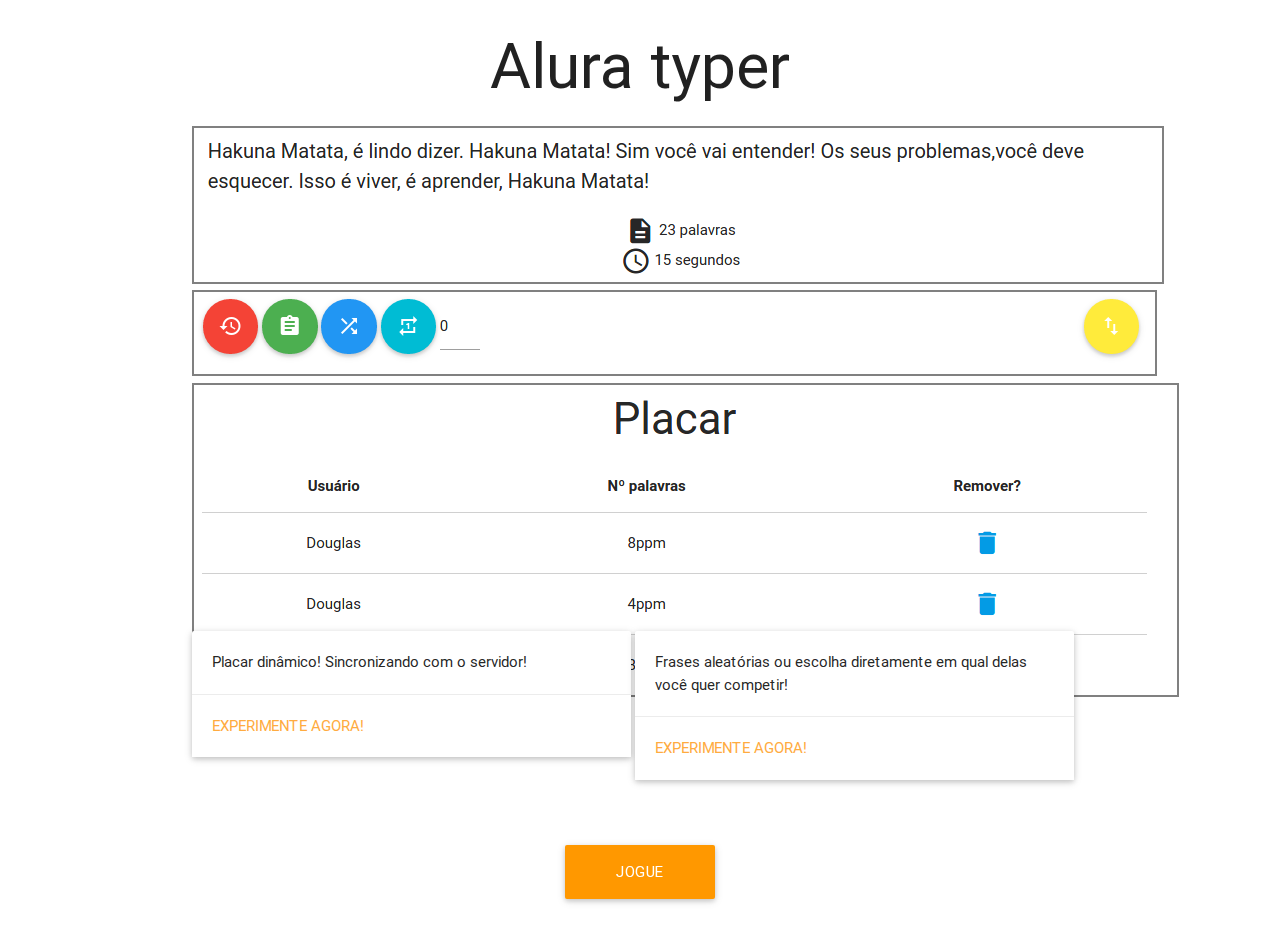
==== public/index.html @ eb120414 "Adicionando página de index" ====
<!DOCTYPE html>
<html lang="en">
<head>
    <meta charset="UTF-8">
    <title>Alura Typer</title>
    <!--Import materialize.css-->
    <link rel="stylesheet" href="css/libs/materialize.min.css">
    <!-- Import Google Material Icons -->
    <link href="css/libs/google-fonts.css" rel="stylesheet">

    <link href="css/index.css" rel="stylesheet">
</head>
<body>
    <section class="container">
        <h1 class="center titulo header">Alura typer</h1>
        <div class="slider">
            <img src="img/slide1.png" class="imagem-jogo">
            <img src="img/slide2.png" class="imagem-jogo">
            <img src="img/slide3.png" class="imagem-jogo">
        </div>
        <hr>
        <p class="flow-text center">Teste sua velocidade competindo contra seus amigos!</p>
        <div class="card">
           <div class="card-image">
             <!-- <img src="images/sample-1.jpg"> -->
           </div>
           <div class="card-content">
             <p>Placar dinâmico! Sincronizando com o servidor!</p>
           </div>
           <div class="card-action">
             <a href="principal.html">Experimente agora!</a>
           </div>
         </div>
         <div class="card">
           <div class="card-image">
             <!-- <img src="img/sl.jpg"> -->
           </div>
           <div class="card-content">
             <p>Frases aleatórias ou escolha diretamente em qual delas você quer competir!</p>
           </div>
           <div class="card-action">
             <a href="principal.html">Experimente agora!</a>
           </div>
         </div>

         <a class="waves-effect waves-light btn-large orange" id="botao-jogue" href="principal.html">Jogue agora!</a>

    </section>

    <script src="js/jquery.js"></script>
    <script src="slick/slick.min.js"></script>
    <script src="js/slider.js"></script>


</body>
</html>
---- public/css/libs/google-fonts.css ----
/* fallback */
@font-face {
  font-family: 'Material Icons';
  font-style: normal;
  font-weight: 400;
  src: local('../../fonts/Material Icons'), local('../../fonts/MaterialIcons-Regular'), url(https://fonts.gstatic.com/s/materialicons/v17/2fcrYFNaTjcS6g4U3t-Y5ZjZjT5FdEJ140U2DJYC3mY.woff2) format('woff2');
}

.material-icons {
  font-family: 'Material Icons';
  font-weight: normal;
  font-style: normal;
  font-size: 24px;
  line-height: 1;
  letter-spacing: normal;
  text-transform: none;
  display: inline-block;
  white-space: nowrap;
  word-wrap: normal;
  direction: ltr;
  -webkit-font-feature-settings: 'liga';
  -webkit-font-smoothing: antialiased;
}
---- public/css/index.css ----
.card{
	width: 49%;
	display: inline-block;
	vertical-align: top;
}


#botao-jogue{
	width: 150px;
	display: block;
	margin: 50px auto;
}

.imagem-jogo {
	border: 2px solid gray;
}
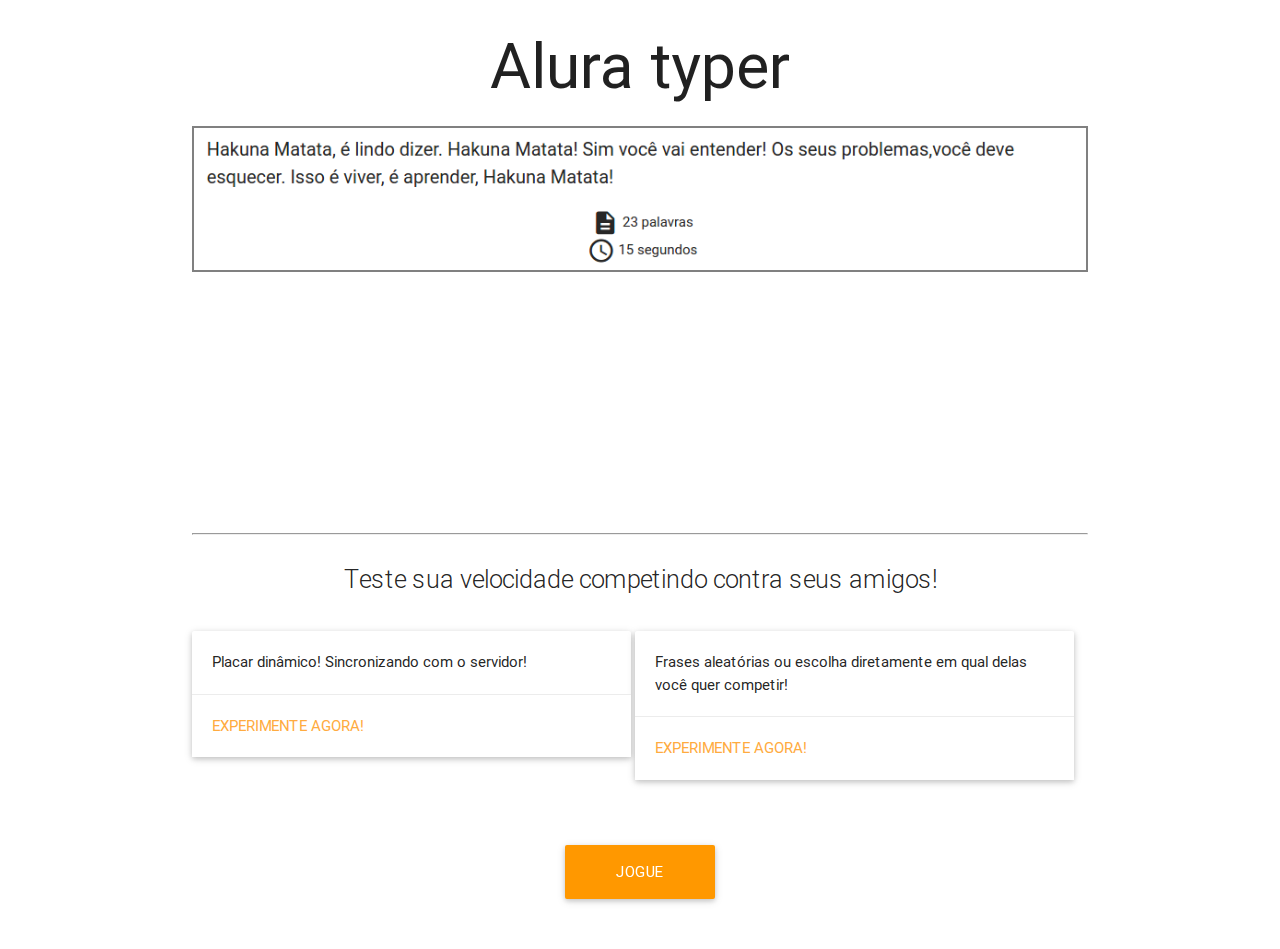
==== commit 1f180008: "Baixando e movendo pasta slick(plugin de slider do jQuery) para o projeto // Criando nova página sli" ====
--- a/public/index.html
+++ b/public/index.html
@@ -7,6 +7,9 @@
     <link rel="stylesheet" href="css/libs/materialize.min.css">
     <!-- Import Google Material Icons -->
     <link href="css/libs/google-fonts.css" rel="stylesheet">
+
+    <link rel="stylesheet" type="text/css" href="slick/slick.css"/> <!-- plug in do slick (slider) -->
+    <link rel="stylesheet" type="text/css" href="slick/slick-theme.css"/>
 
     <link href="css/index.css" rel="stylesheet">
 </head>
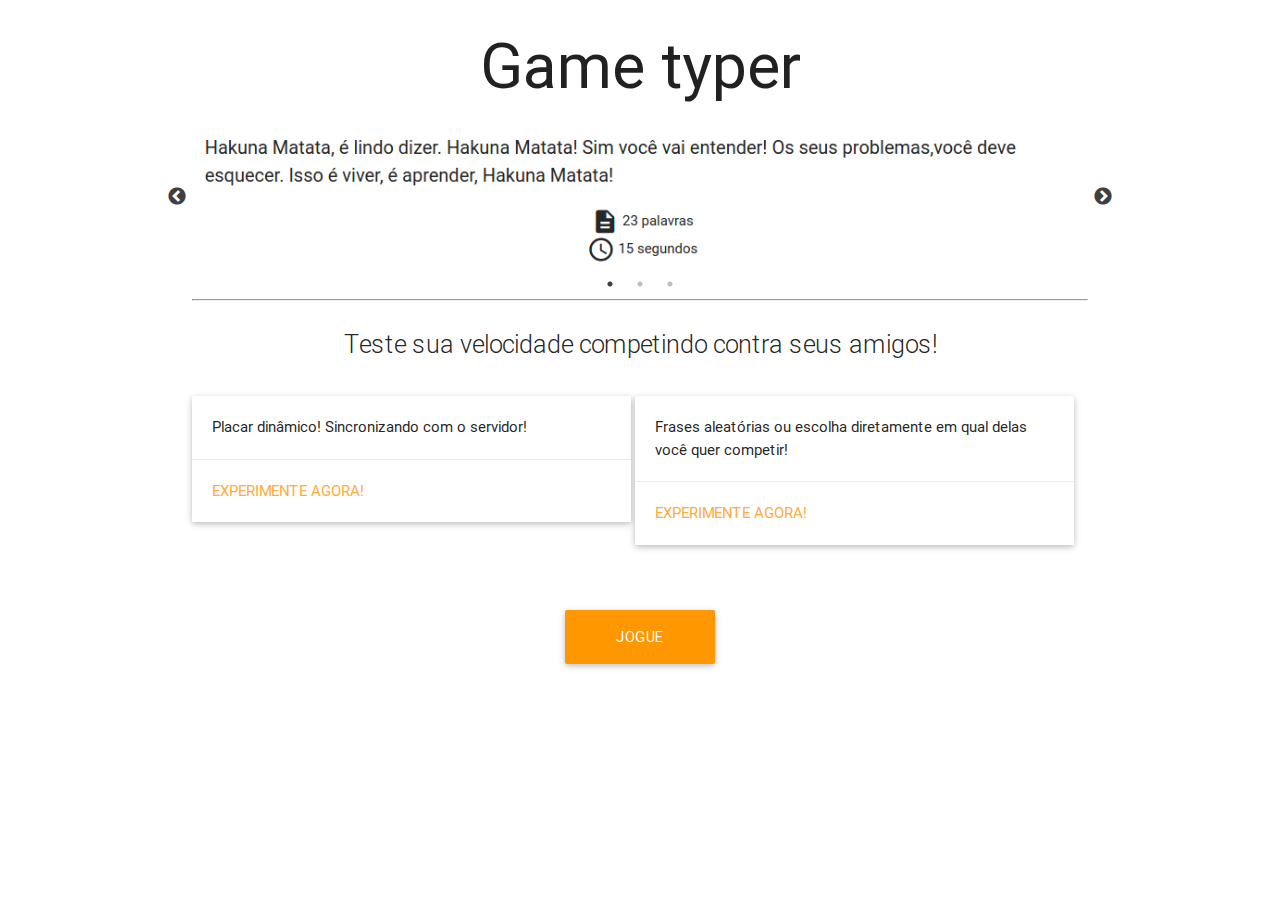
==== commit 29e356b7: "Adicionando plugin Selectize para selecionar os usuários da aplicação//movendo os arquivos necessari" ====
--- a/public/index.html
+++ b/public/index.html
@@ -2,7 +2,7 @@
 <html lang="en">
 <head>
     <meta charset="UTF-8">
-    <title>Alura Typer</title>
+    <title>Game Typer</title>
     <!--Import materialize.css-->
     <link rel="stylesheet" href="css/libs/materialize.min.css">
     <!-- Import Google Material Icons -->
@@ -15,7 +15,7 @@
 </head>
 <body>
     <section class="container">
-        <h1 class="center titulo header">Alura typer</h1>
+        <h1 class="center titulo header">Game typer</h1>
         <div class="slider">
             <img src="img/slide1.png" class="imagem-jogo">
             <img src="img/slide2.png" class="imagem-jogo">
--- a/public/css/index.css
+++ b/public/css/index.css
@@ -3,7 +3,6 @@
 	display: inline-block;
 	vertical-align: top;
 }
-
 
 #botao-jogue{
 	width: 150px;
@@ -11,6 +10,16 @@
 	margin: 50px auto;
 }
 
+/*
 .imagem-jogo {
 	border: 2px solid gray;
+}
+*/
+
+.slider{
+	height: auto;
+}
+
+.slick-prev:before, .slick-next:before{
+	color: black;
 }